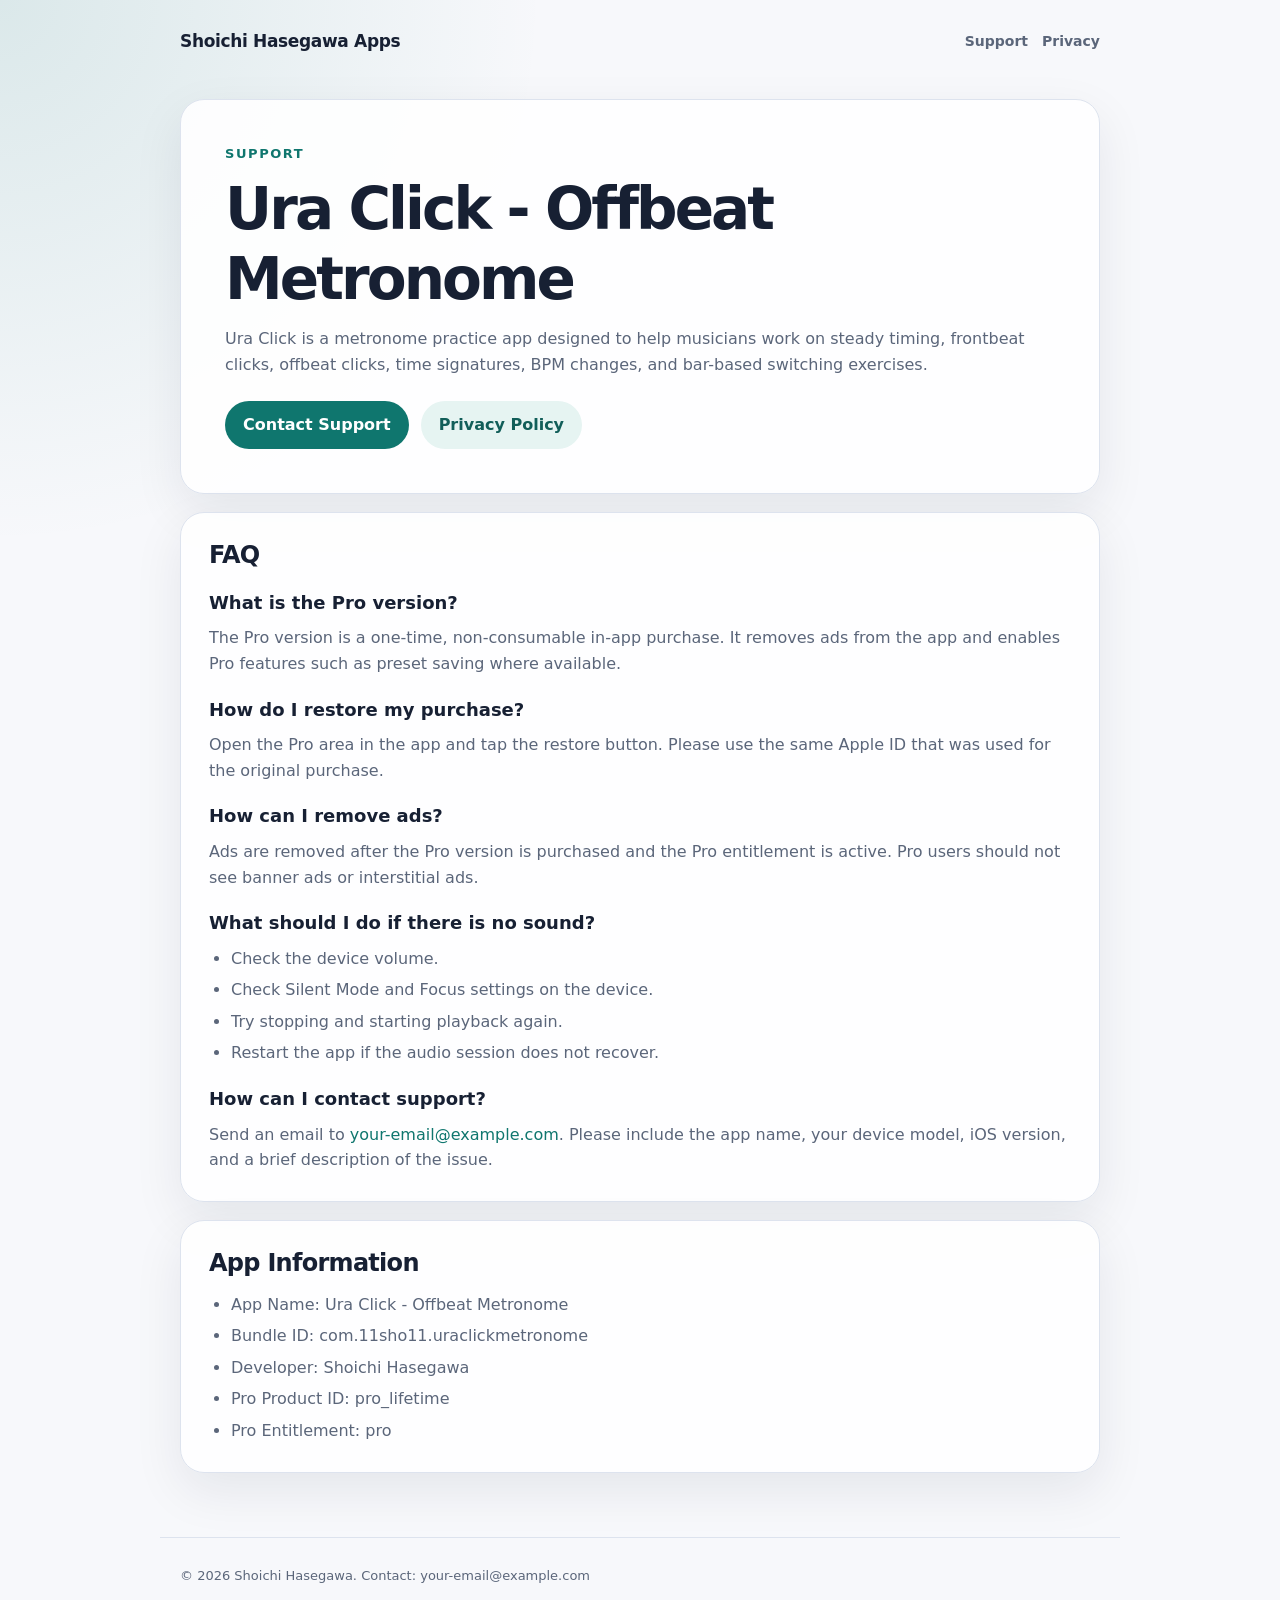
==== docs/ura-click/support/index.html @ 570ec98c "Add files via upload" ====
<!doctype html>
<html lang="en">
  <head>
    <meta charset="utf-8" />
    <meta name="viewport" content="width=device-width, initial-scale=1" />
    <title>Ura Click Support</title>
    <meta
      name="description"
      content="Support page for Ura Click - Offbeat Metronome."
    />
    <link rel="stylesheet" href="../../styles.css" />
  </head>
  <body>
    <header class="site-header">
      <a class="brand" href="../../">Shoichi Hasegawa Apps</a>
      <nav class="nav" aria-label="Main navigation">
        <a href="./">Support</a>
        <a href="../privacy/">Privacy</a>
      </nav>
    </header>

    <main>
      <section class="hero">
        <div class="eyebrow">Support</div>
        <h1>Ura Click - Offbeat Metronome</h1>
        <p>
          Ura Click is a metronome practice app designed to help musicians work
          on steady timing, frontbeat clicks, offbeat clicks, time signatures,
          BPM changes, and bar-based switching exercises.
        </p>
        <div class="button-row">
          <a class="button" href="mailto:your-email@example.com">Contact Support</a>
          <a class="button secondary" href="../privacy/">Privacy Policy</a>
        </div>
      </section>

      <section class="card">
        <h2>FAQ</h2>

        <h3>What is the Pro version?</h3>
        <p>
          The Pro version is a one-time, non-consumable in-app purchase. It
          removes ads from the app and enables Pro features such as preset
          saving where available.
        </p>

        <h3>How do I restore my purchase?</h3>
        <p>
          Open the Pro area in the app and tap the restore button. Please use
          the same Apple ID that was used for the original purchase.
        </p>

        <h3>How can I remove ads?</h3>
        <p>
          Ads are removed after the Pro version is purchased and the Pro
          entitlement is active. Pro users should not see banner ads or
          interstitial ads.
        </p>

        <h3>What should I do if there is no sound?</h3>
        <ul>
          <li>Check the device volume.</li>
          <li>Check Silent Mode and Focus settings on the device.</li>
          <li>Try stopping and starting playback again.</li>
          <li>Restart the app if the audio session does not recover.</li>
        </ul>

        <h3>How can I contact support?</h3>
        <p>
          Send an email to
          <a href="mailto:your-email@example.com">your-email@example.com</a>.
          Please include the app name, your device model, iOS version, and a
          brief description of the issue.
        </p>
      </section>

      <section class="card">
        <h2>App Information</h2>
        <ul>
          <li>App Name: Ura Click - Offbeat Metronome</li>
          <li>Bundle ID: com.11sho11.uraclickmetronome</li>
          <li>Developer: Shoichi Hasegawa</li>
          <li>Pro Product ID: pro_lifetime</li>
          <li>Pro Entitlement: pro</li>
        </ul>
      </section>
    </main>

    <footer class="site-footer">
      <div>© 2026 Shoichi Hasegawa. Contact: your-email@example.com</div>
    </footer>
  </body>
</html>
---- docs/styles.css ----
:root {
  color-scheme: light;
  --bg: #f7f8fb;
  --card: #ffffff;
  --ink: #172033;
  --muted: #5b667a;
  --line: #dde3ee;
  --primary: #0f766e;
  --primary-dark: #115e59;
  --accent: #f59e0b;
  --shadow: 0 18px 50px rgba(18, 28, 45, 0.08);
}

* {
  box-sizing: border-box;
}

html {
  font-family:
    Inter, ui-sans-serif, system-ui, -apple-system, BlinkMacSystemFont, "Segoe UI",
    sans-serif;
  line-height: 1.6;
}

body {
  background:
    radial-gradient(circle at top left, rgba(15, 118, 110, 0.12), transparent 34rem),
    var(--bg);
  color: var(--ink);
  margin: 0;
}

a {
  color: var(--primary);
  text-decoration: none;
}

a:hover {
  color: var(--primary-dark);
  text-decoration: underline;
}

.site-header,
.site-footer {
  margin: 0 auto;
  max-width: 960px;
  padding: 28px 20px;
}

.site-header {
  align-items: center;
  display: flex;
  gap: 18px;
  justify-content: space-between;
}

.brand {
  color: var(--ink);
  font-size: 17px;
  font-weight: 800;
  letter-spacing: -0.02em;
}

.nav {
  display: flex;
  flex-wrap: wrap;
  gap: 14px;
}

.nav a {
  color: var(--muted);
  font-size: 14px;
  font-weight: 700;
}

main {
  margin: 0 auto;
  max-width: 960px;
  padding: 16px 20px 64px;
}

.hero,
.card {
  background: rgba(255, 255, 255, 0.9);
  border: 1px solid var(--line);
  border-radius: 24px;
  box-shadow: var(--shadow);
}

.hero {
  padding: 44px;
}

.card {
  margin-top: 18px;
  padding: 28px;
}

.eyebrow {
  color: var(--primary);
  font-size: 13px;
  font-weight: 900;
  letter-spacing: 0.12em;
  text-transform: uppercase;
}

h1,
h2,
h3 {
  line-height: 1.2;
  margin: 0;
}

h1 {
  font-size: clamp(34px, 7vw, 58px);
  letter-spacing: -0.05em;
  margin-top: 10px;
}

h2 {
  font-size: 24px;
  letter-spacing: -0.03em;
  margin-bottom: 14px;
}

h3 {
  font-size: 18px;
  margin-top: 22px;
}

p {
  color: var(--muted);
  margin: 12px 0 0;
}

ul {
  color: var(--muted);
  margin: 12px 0 0;
  padding-left: 22px;
}

li + li {
  margin-top: 6px;
}

.app-list {
  display: grid;
  gap: 14px;
  grid-template-columns: repeat(auto-fit, minmax(240px, 1fr));
  margin-top: 18px;
}

.app-tile {
  background: #f9fbfd;
  border: 1px solid var(--line);
  border-radius: 18px;
  display: block;
  padding: 20px;
}

.app-tile strong {
  color: var(--ink);
  display: block;
  font-size: 18px;
}

.meta {
  color: var(--muted);
  font-size: 14px;
  margin-top: 8px;
}

.button-row {
  display: flex;
  flex-wrap: wrap;
  gap: 12px;
  margin-top: 24px;
}

.button {
  background: var(--primary);
  border-radius: 999px;
  color: #fff;
  display: inline-flex;
  font-weight: 800;
  padding: 11px 18px;
}

.button.secondary {
  background: #e6f4f2;
  color: var(--primary-dark);
}

.button:hover {
  color: #fff;
  text-decoration: none;
}

.button.secondary:hover {
  color: var(--primary-dark);
}

.notice {
  background: #fffbeb;
  border: 1px solid #fde68a;
  border-radius: 16px;
  color: #704e05;
  margin-top: 18px;
  padding: 14px 16px;
}

.site-footer {
  border-top: 1px solid var(--line);
  color: var(--muted);
  font-size: 13px;
}

@media (max-width: 640px) {
  .site-header {
    align-items: flex-start;
    flex-direction: column;
  }

  .hero,
  .card {
    border-radius: 20px;
    padding: 24px;
  }
}
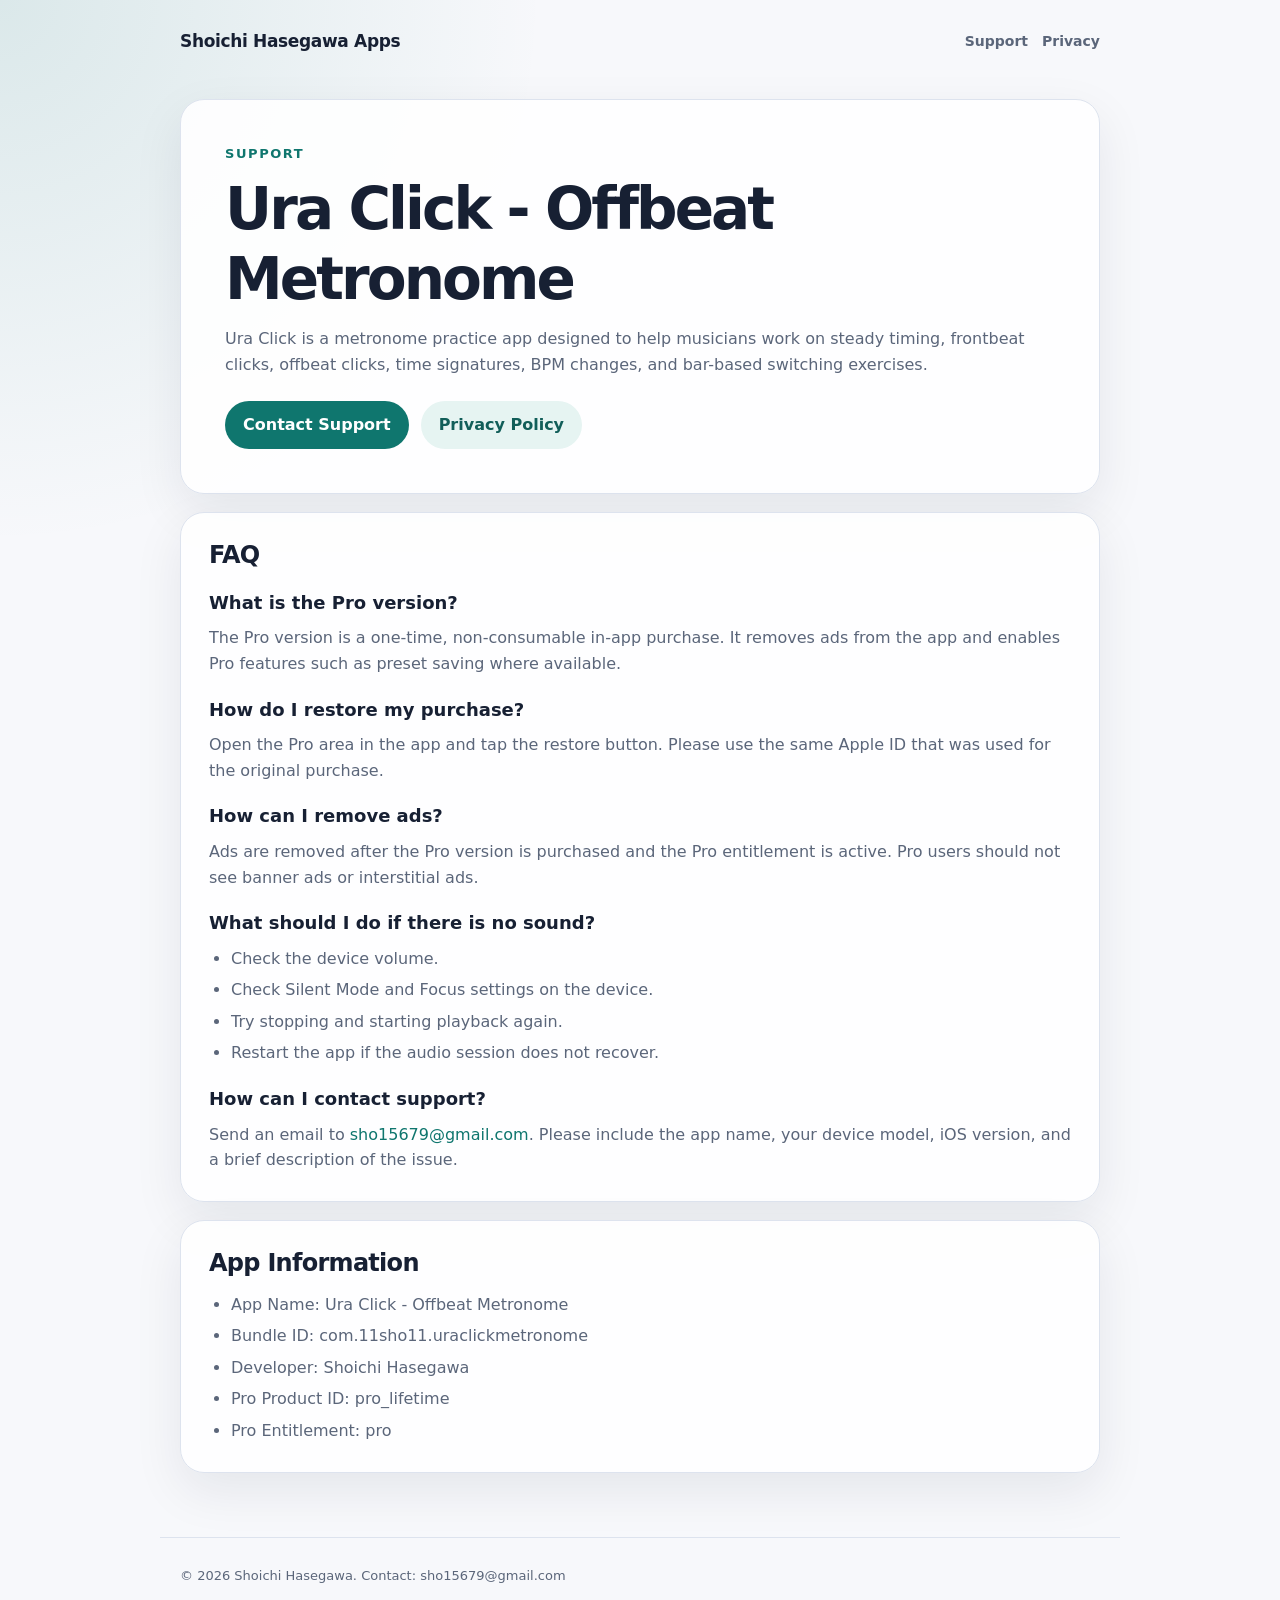
==== commit 891ae95c: "Set public support contact to sho15679@gmail.com" ====
--- a/docs/ura-click/support/index.html
+++ b/docs/ura-click/support/index.html
@@ -29,7 +29,7 @@
           BPM changes, and bar-based switching exercises.
         </p>
         <div class="button-row">
-          <a class="button" href="mailto:your-email@example.com">Contact Support</a>
+          <a class="button" href="mailto:sho15679@gmail.com">Contact Support</a>
           <a class="button secondary" href="../privacy/">Privacy Policy</a>
         </div>
       </section>
@@ -68,7 +68,7 @@
         <h3>How can I contact support?</h3>
         <p>
           Send an email to
-          <a href="mailto:your-email@example.com">your-email@example.com</a>.
+          <a href="mailto:sho15679@gmail.com">sho15679@gmail.com</a>.
           Please include the app name, your device model, iOS version, and a
           brief description of the issue.
         </p>
@@ -87,7 +87,7 @@
     </main>
 
     <footer class="site-footer">
-      <div>© 2026 Shoichi Hasegawa. Contact: your-email@example.com</div>
+      <div>© 2026 Shoichi Hasegawa. Contact: sho15679@gmail.com</div>
     </footer>
   </body>
 </html>
